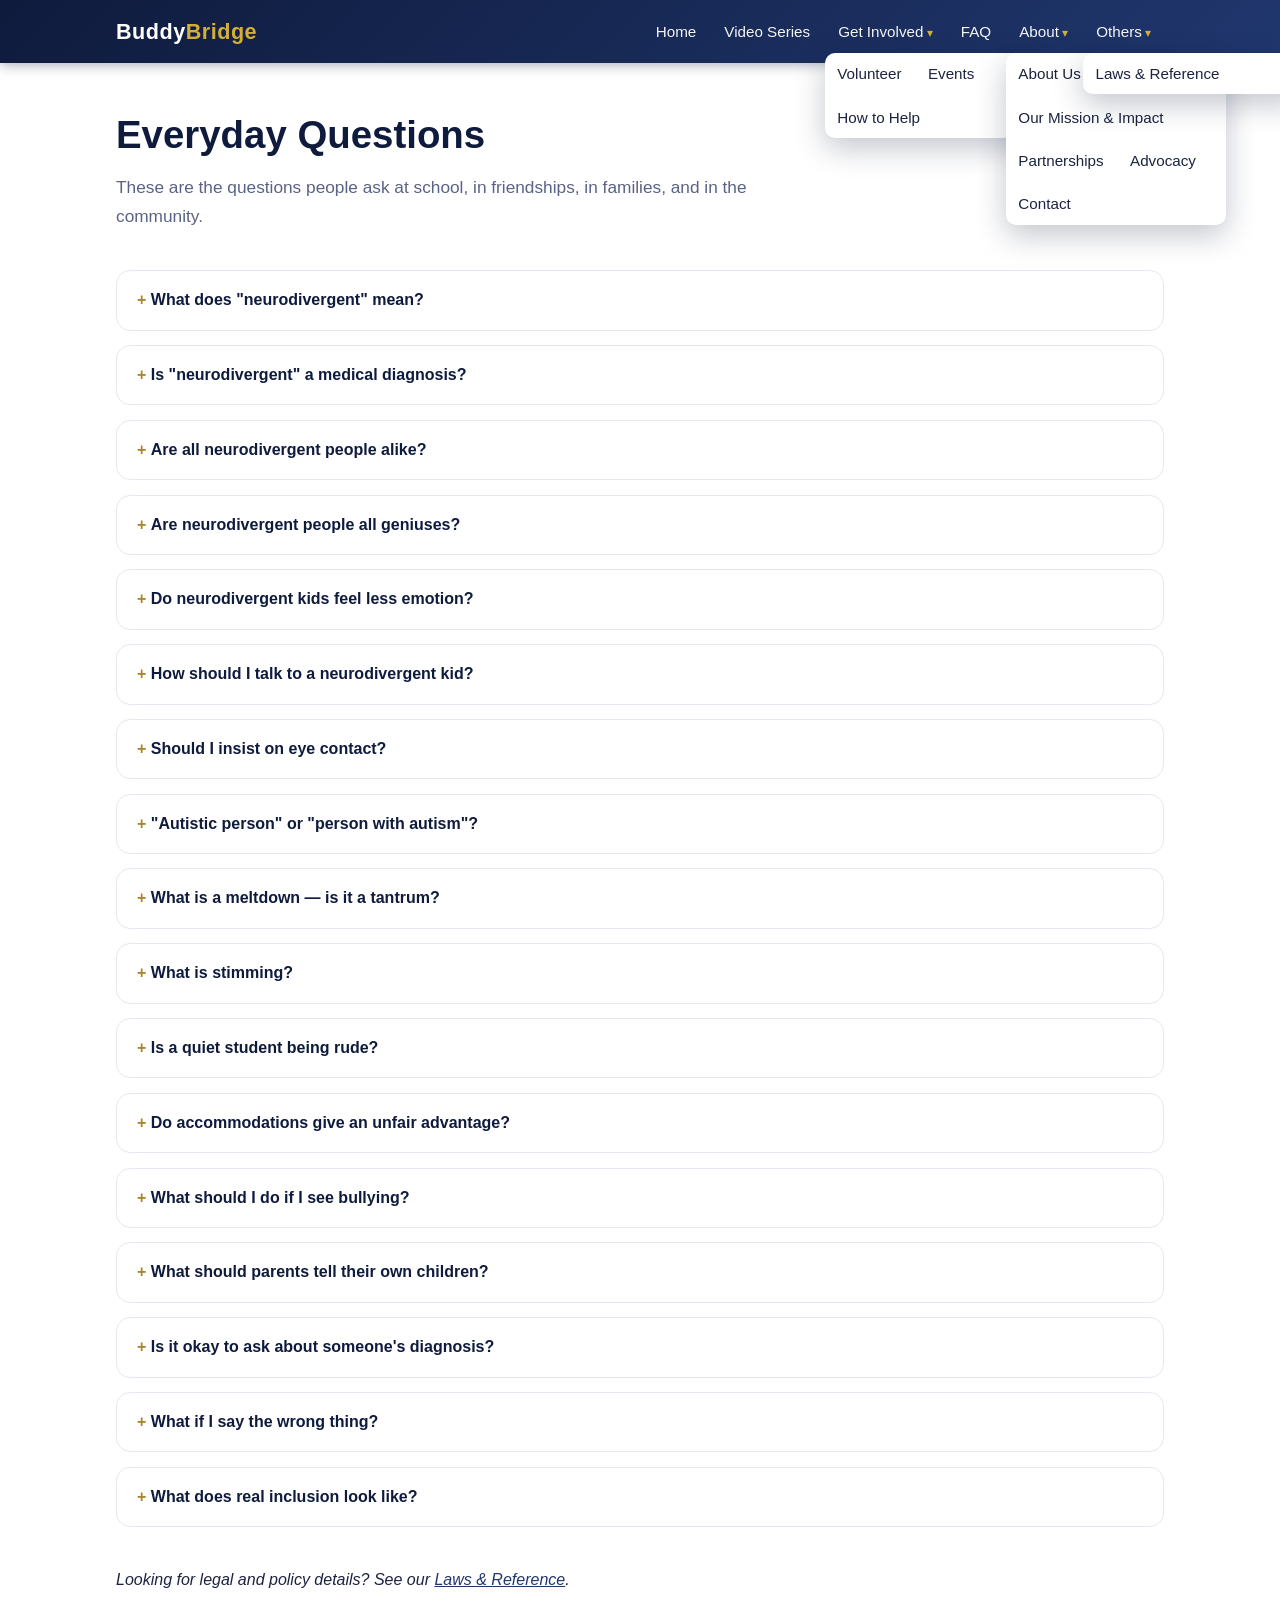
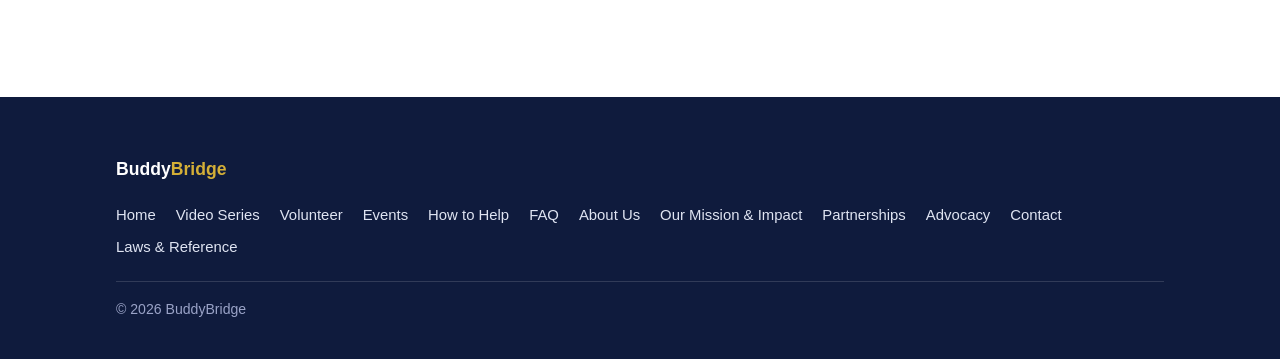
==== faq.html @ 8080c4b0 "Add files via upload" ====
<!DOCTYPE html>
<html lang="en">
<head>
<meta charset="UTF-8">
<meta name="viewport" content="width=device-width, initial-scale=1.0">
<title>FAQ — BuddyBridge</title>
<meta name="description" content="Everyday questions about neurodivergent peers — asked at school, in friendships, in families, and in the community.">
<link rel="stylesheet" href="styles.css">
</head>
<body>

<header class="site-header">
  <div class="header-inner">
    <a class="brand" href="index.html">Buddy<span>Bridge</span></a>
    <nav class="main-nav" aria-label="Main navigation">
      <ul>
        <li><a href="index.html">Home</a></li>
        <li><a href="video-series.html">Video Series</a></li>
        <li class="has-dropdown">
          <a href="#" aria-haspopup="true" aria-expanded="false">Get Involved</a>
          <ul class="dropdown" aria-label="Get Involved submenu">
            <li><a href="get-involved/volunteer.html">Volunteer</a></li>
            <li><a href="get-involved/events.html">Events</a></li>
            <li><a href="get-involved/how-to-help.html">How to Help</a></li>
          </ul>
        </li>
        <li><a href="faq.html">FAQ</a></li>
        <li class="has-dropdown">
          <a href="#" aria-haspopup="true" aria-expanded="false">About</a>
          <ul class="dropdown" aria-label="About submenu">
            <li><a href="about/about-us.html">About Us</a></li>
            <li><a href="about/mission-impact.html">Our Mission &amp; Impact</a></li>
            <li><a href="about/partnerships.html">Partnerships</a></li>
            <li><a href="about/advocacy.html">Advocacy</a></li>
            <li><a href="about/contact.html">Contact</a></li>
          </ul>
        </li>
        <li class="has-dropdown">
          <a href="#" aria-haspopup="true" aria-expanded="false">Others</a>
          <ul class="dropdown" aria-label="Others submenu">
            <li><a href="others/laws-reference.html">Laws &amp; Reference</a></li>
          </ul>
        </li>
      </ul>
    </nav>
  </div>
</header>

<main>
  <div class="wrap">
    <h1 class="page-title">Everyday Questions</h1>
    <p class="page-sub">These are the questions people ask at school, in friendships, in families, and in the community.</p>

    <section class="section" aria-label="Frequently asked questions">
      <details class="faq-item">
        <summary>What does "neurodivergent" mean?</summary>
        <div class="answer"><p>A broad term for a brain that works differently from what society considers typical — differences in attention, learning, communication, sensory processing, movement, or emotional regulation. Not a judgment about intelligence, kindness, or potential.</p></div>
      </details>
      <details class="faq-item">
        <summary>Is "neurodivergent" a medical diagnosis?</summary>
        <div class="answer"><p>No, it is an umbrella term, not a diagnosis. Never use it to diagnose a classmate from their behavior.</p></div>
      </details>
      <details class="faq-item">
        <summary>Are all neurodivergent people alike?</summary>
        <div class="answer"><p>No. Two people with the same diagnosis can have different strengths, needs, and communication styles. Get to know the person, not the label.</p></div>
      </details>
      <details class="faq-item">
        <summary>Are neurodivergent people all geniuses?</summary>
        <div class="answer"><p>No. The "hidden genius" stereotype still measures a person's worth by exceptional performance. Everyone deserves respect without proving a special talent.</p></div>
      </details>
      <details class="faq-item">
        <summary>Do neurodivergent kids feel less emotion?</summary>
        <div class="answer"><p>No. A person may feel emotions deeply but express them differently or need more time. Different eye contact or tone does not mean they don't care.</p></div>
      </details>
      <details class="faq-item">
        <summary>How should I talk to a neurodivergent kid?</summary>
        <div class="answer"><p>With the same respect as any peer. Be clear, don't talk down, give processing time. Try: "Would you like me to explain that another way?"</p></div>
      </details>
      <details class="faq-item">
        <summary>Should I insist on eye contact?</summary>
        <div class="answer"><p>No. Some people listen better while looking away or moving. Listen for meaning, not body language.</p></div>
      </details>
      <details class="faq-item">
        <summary>"Autistic person" or "person with autism"?</summary>
        <div class="answer"><p>Preferences vary — follow the person's own preference when known. When unknown, listen to how they describe themselves or ask respectfully.</p></div>
      </details>
      <details class="faq-item">
        <summary>What is a meltdown — is it a tantrum?</summary>
        <div class="answer"><p>A meltdown is an intense response to overwhelm, not a performance. Reduce demands and stimulation, use fewer words, protect safety, allow recovery time.</p></div>
      </details>
      <details class="faq-item">
        <summary>What is stimming?</summary>
        <div class="answer"><p>Repetitive movement or sound (rocking, humming, fidgeting) that helps a person regulate or focus. Don't stop harmless stimming because it looks different.</p></div>
      </details>
      <details class="faq-item">
        <summary>Is a quiet student being rude?</summary>
        <div class="answer"><p>Not necessarily. Quiet can be thoughtful. Offer choices: speaking later, writing, pointing, or participating beside the group.</p></div>
      </details>
      <details class="faq-item">
        <summary>Do accommodations give an unfair advantage?</summary>
        <div class="answer"><p>No — they remove barriers. Extra time or a quieter space changes the route, not the goal.</p></div>
      </details>
      <details class="faq-item">
        <summary>What should I do if I see bullying?</summary>
        <div class="answer"><p>Don't laugh, forward, or pile on. If safe, say "That's not funny." Check in with the targeted person, save evidence if online, and tell a trusted adult.</p></div>
      </details>
      <details class="faq-item">
        <summary>What should parents tell their own children?</summary>
        <div class="answer"><p>Keep it simple: "People's brains work in different ways. You don't need to diagnose or fix them. Ask, wait, include, and respect no." Give them a phrase: "Want to join us? No pressure."</p></div>
      </details>
      <details class="faq-item">
        <summary>Is it okay to ask about someone's diagnosis?</summary>
        <div class="answer"><p>A diagnosis is personal. Ask what's relevant instead: "How do you like to communicate?" or "Would a quieter place help?"</p></div>
      </details>
      <details class="faq-item">
        <summary>What if I say the wrong thing?</summary>
        <div class="answer"><p>Listen, correct yourself, and change next time: "I interrupted you. I'm sorry. I'll wait next time."</p></div>
      </details>
      <details class="faq-item">
        <summary>What does real inclusion look like?</summary>
        <div class="answer"><p>Being invited, remembered, and able to participate without hiding who you are. Belonging grows through repeated ordinary actions.</p></div>
      </details>
    </section>

    <p><em>Looking for legal and policy details? See our <a href="others/laws-reference.html">Laws &amp; Reference</a>.</em></p>
  </div>
</main>

<footer class="site-footer">
  <div class="footer-inner">
    <p class="footer-brand">Buddy<span>Bridge</span></p>
    <ul class="footer-nav" aria-label="Footer navigation">
      <li><a href="index.html">Home</a></li>
      <li><a href="video-series.html">Video Series</a></li>
      <li><a href="get-involved/volunteer.html">Volunteer</a></li>
      <li><a href="get-involved/events.html">Events</a></li>
      <li><a href="get-involved/how-to-help.html">How to Help</a></li>
      <li><a href="faq.html">FAQ</a></li>
      <li><a href="about/about-us.html">About Us</a></li>
      <li><a href="about/mission-impact.html">Our Mission &amp; Impact</a></li>
      <li><a href="about/partnerships.html">Partnerships</a></li>
      <li><a href="about/advocacy.html">Advocacy</a></li>
      <li><a href="about/contact.html">Contact</a></li>
      <li><a href="others/laws-reference.html">Laws &amp; Reference</a></li>
    </ul>
    <p class="copyright">© 2026 BuddyBridge</p>
  </div>
</footer>

</body>
</html>
---- styles.css ----
/* BuddyBridge — navy/gold brand styles. Mobile-first, responsive. */

:root {
  --navy-1: #0F1B3D;
  --navy-2: #20376E;
  --gold: #D4AF37;
  --gold-dark: #A8862A;
  --offwhite: #F5F5F5;
  --ink: #1c2340;
  --muted: #5a6385;
  --card: #ffffff;
  --radius: 14px;
  --maxw: 1080px;
}

* { box-sizing: border-box; }

html { scroll-behavior: smooth; }

body {
  margin: 0;
  font-family: -apple-system, BlinkMacSystemFont, "Segoe UI", Roboto,
    "Helvetica Neue", Arial, sans-serif;
  line-height: 1.65;
  color: var(--ink);
  background: #ffffff;
}

img { max-width: 100%; height: auto; display: block; }

a { color: var(--navy-2); }
a:hover { color: var(--gold-dark); }

/* ---------- Header / nav ---------- */
.site-header {
  position: sticky;
  top: 0;
  z-index: 100;
  background: linear-gradient(135deg, var(--navy-1), var(--navy-2));
  box-shadow: 0 2px 12px rgba(15, 27, 61, 0.35);
}

.header-inner {
  max-width: var(--maxw);
  margin: 0 auto;
  padding: 0.65rem 1rem;
  display: flex;
  align-items: center;
  justify-content: space-between;
  gap: 1rem;
  flex-wrap: wrap;
}

.brand {
  color: #fff;
  font-weight: 800;
  font-size: 1.35rem;
  letter-spacing: 0.5px;
  text-decoration: none;
  white-space: nowrap;
}
.brand span { color: var(--gold); }

.main-nav ul {
  list-style: none;
  margin: 0;
  padding: 0;
  display: flex;
  flex-wrap: wrap;
  gap: 0.15rem;
}

.main-nav > ul > li { position: relative; }

.main-nav a {
  display: block;
  color: var(--offwhite);
  text-decoration: none;
  padding: 0.55rem 0.8rem;
  border-radius: 8px;
  font-size: 0.95rem;
}
.main-nav > ul > li > a:hover,
.main-nav > ul > li:focus-within > a {
  background: rgba(255, 255, 255, 0.12);
  color: #fff;
}

.has-dropdown > a::after {
  content: " ▾";
  font-size: 0.8em;
  color: var(--gold);
}

.dropdown {
  display: none;
  position: absolute;
  top: 100%;
  left: 0;
  min-width: 220px;
  background: #fff;
  border-radius: 10px;
  box-shadow: 0 10px 30px rgba(15, 27, 61, 0.25);
  padding: 0.4rem;
  z-index: 200;
}
.has-dropdown:hover > .dropdown,
.has-dropdown:focus-within > .dropdown { display: block; }

.dropdown a { color: var(--ink); padding: 0.5rem 0.75rem; }
.dropdown a:hover { background: var(--offwhite); color: var(--navy-2); }

/* ---------- Hero ---------- */
.hero {
  background: linear-gradient(135deg, var(--navy-1), var(--navy-2));
  color: var(--offwhite);
  padding: 4rem 1rem 3.5rem;
  text-align: center;
}
.hero h1 {
  margin: 0 0 0.75rem;
  font-size: 2.4rem;
  line-height: 1.15;
}
.hero h1 .accent { color: var(--gold); }
.hero p.lead {
  max-width: 640px;
  margin: 0 auto;
  font-size: 1.12rem;
  color: #dfe4f2;
}

/* ---------- Layout ---------- */
.wrap {
  max-width: var(--maxw);
  margin: 0 auto;
  padding: 2.5rem 1rem;
}

.page-title {
  color: var(--navy-1);
  font-size: 2rem;
  margin: 0 0 0.4rem;
}
.page-sub {
  color: var(--muted);
  font-size: 1.08rem;
  margin: 0 0 2rem;
  max-width: 720px;
}

.section { margin: 2.5rem 0; }
.section > h2 {
  color: var(--navy-1);
  font-size: 1.5rem;
  margin: 0 0 1rem;
  padding-bottom: 0.4rem;
  border-bottom: 3px solid var(--gold);
  display: inline-block;
}

/* ---------- Cards ---------- */
.cards {
  display: grid;
  gap: 1.25rem;
  grid-template-columns: 1fr;
}
@media (min-width: 720px) {
  .cards { grid-template-columns: repeat(3, 1fr); }
  .cards.two { grid-template-columns: repeat(2, 1fr); }
}

.card {
  background: var(--card);
  border: 1px solid #e6e8f0;
  border-radius: var(--radius);
  padding: 1.5rem;
  box-shadow: 0 4px 16px rgba(15, 27, 61, 0.07);
}
.card h3 { margin: 0 0 0.5rem; color: var(--navy-1); font-size: 1.2rem; }
.card p { margin: 0 0 1rem; color: var(--muted); }

/* Episode rows */
.episode {
  display: flex;
  gap: 1.25rem;
  align-items: flex-start;
  background: var(--card);
  border: 1px solid #e6e8f0;
  border-radius: var(--radius);
  padding: 1.25rem 1.5rem;
  margin-bottom: 1rem;
  box-shadow: 0 4px 16px rgba(15, 27, 61, 0.06);
}
.episode-num {
  flex: 0 0 auto;
  width: 52px;
  height: 52px;
  border-radius: 50%;
  background: linear-gradient(135deg, var(--navy-1), var(--navy-2));
  color: var(--gold);
  font-weight: 800;
  font-size: 1.3rem;
  display: flex;
  align-items: center;
  justify-content: center;
}
.episode h3 { margin: 0 0 0.25rem; color: var(--navy-1); font-size: 1.12rem; }
.episode p { margin: 0; color: var(--muted); }
.episode .time { color: var(--gold-dark); font-weight: 700; }

/* ---------- Buttons ---------- */
.btn {
  display: inline-block;
  background: var(--gold);
  color: var(--navy-1);
  font-weight: 700;
  text-decoration: none;
  padding: 0.7rem 1.4rem;
  border-radius: 999px;
  border: none;
  cursor: pointer;
  font-size: 1rem;
}
.btn:hover { background: #e3bd45; color: var(--navy-1); }
.btn-outline {
  background: transparent;
  color: var(--offwhite);
  border: 2px solid var(--gold);
}
.btn-outline:hover { background: rgba(212, 175, 55, 0.15); color: #fff; }
.btn-navy {
  background: linear-gradient(135deg, var(--navy-1), var(--navy-2));
  color: #fff;
}
.btn-navy:hover { color: var(--gold); }

/* ---------- Banner ---------- */
.banner {
  background: linear-gradient(135deg, var(--navy-1), var(--navy-2));
  color: var(--offwhite);
  border-radius: var(--radius);
  padding: 2rem;
  text-align: center;
  margin: 2.5rem 0;
}
.banner h2 { margin: 0 0 0.5rem; color: #fff; }
.banner h2 .accent { color: var(--gold); }
.banner p { color: #dfe4f2; margin: 0 0 1.25rem; }

/* ---------- Stats ---------- */
.stats {
  display: grid;
  gap: 1rem;
  grid-template-columns: 1fr;
  margin: 1.5rem 0;
}
@media (min-width: 720px) { .stats { grid-template-columns: repeat(2, 1fr); } }
.stat {
  background: linear-gradient(135deg, var(--navy-1), var(--navy-2));
  color: var(--offwhite);
  border-radius: var(--radius);
  padding: 1.5rem;
}
.stat strong {
  display: block;
  font-size: 1.6rem;
  color: var(--gold);
  margin-bottom: 0.35rem;
}
.stat span { font-size: 0.98rem; color: #dfe4f2; }

/* ---------- Quote / pull-quote ---------- */
.pullquote {
  border-left: 5px solid var(--gold);
  background: var(--offwhite);
  border-radius: 0 var(--radius) var(--radius) 0;
  padding: 1.25rem 1.5rem;
  margin: 2rem 0;
  font-style: italic;
  color: var(--ink);
}
.pullquote cite {
  display: block;
  margin-top: 0.6rem;
  font-style: normal;
  font-weight: 700;
  color: var(--navy-2);
}

/* ---------- FAQ ---------- */
.faq-item {
  border: 1px solid #e6e8f0;
  border-radius: var(--radius);
  margin-bottom: 0.9rem;
  overflow: hidden;
  background: #fff;
}
.faq-item summary {
  cursor: pointer;
  padding: 1rem 1.25rem;
  font-weight: 700;
  color: var(--navy-1);
  list-style: none;
}
.faq-item summary::-webkit-details-marker { display: none; }
.faq-item summary::before {
  content: "+ ";
  color: var(--gold-dark);
  font-weight: 800;
}
.faq-item[open] summary::before { content: "– "; }
.faq-item .answer { padding: 0 1.25rem 1.25rem; color: var(--muted); }
.faq-item .answer p { margin: 0; }

/* ---------- Media / figures ---------- */
.figure {
  margin: 2rem auto;
  max-width: 420px;
  text-align: center;
}
.figure img {
  border-radius: var(--radius);
  box-shadow: 0 8px 24px rgba(15, 27, 61, 0.18);
  margin: 0 auto;
}
.figure figcaption {
  margin-top: 0.6rem;
  font-size: 0.9rem;
  color: var(--muted);
}
.logo-img { max-width: 280px; }

/* ---------- Form embed ---------- */
.form-embed {
  border: 1px solid #e6e8f0;
  border-radius: var(--radius);
  overflow: hidden;
  margin: 1.5rem 0;
  background: #fff;
}
.form-embed iframe {
  width: 100%;
  height: 900px;
  border: 0;
  display: block;
}

/* ---------- Footer ---------- */
.site-footer {
  background: var(--navy-1);
  color: #c9d1e8;
  margin-top: 3rem;
}
.footer-inner {
  max-width: var(--maxw);
  margin: 0 auto;
  padding: 2.5rem 1rem 1.5rem;
}
.footer-nav {
  display: flex;
  flex-wrap: wrap;
  gap: 0.4rem 1.25rem;
  list-style: none;
  margin: 0 0 1.25rem;
  padding: 0;
}
.footer-nav a { color: #dfe4f2; text-decoration: none; font-size: 0.93rem; }
.footer-nav a:hover { color: var(--gold); }
.footer-brand { color: #fff; font-weight: 800; font-size: 1.1rem; }
.footer-brand span { color: var(--gold); }
.copyright {
  border-top: 1px solid rgba(255, 255, 255, 0.14);
  padding-top: 1rem;
  font-size: 0.88rem;
  color: #9aa3c7;
}

/* ---------- Utilities ---------- */
.tagline-row {
  display: grid;
  gap: 1rem;
  grid-template-columns: 1fr;
  margin: 2.5rem 0 0;
}
@media (min-width: 720px) { .tagline-row { grid-template-columns: repeat(3, 1fr); } }
.tagline {
  text-align: center;
  font-weight: 700;
  color: var(--navy-2);
  background: var(--offwhite);
  border-radius: var(--radius);
  padding: 1.25rem 1rem;
}

ul.tight li, ol.tight li { margin-bottom: 0.55rem; }

@media (min-width: 720px) {
  .hero h1 { font-size: 3rem; }
  .page-title { font-size: 2.4rem; }
}
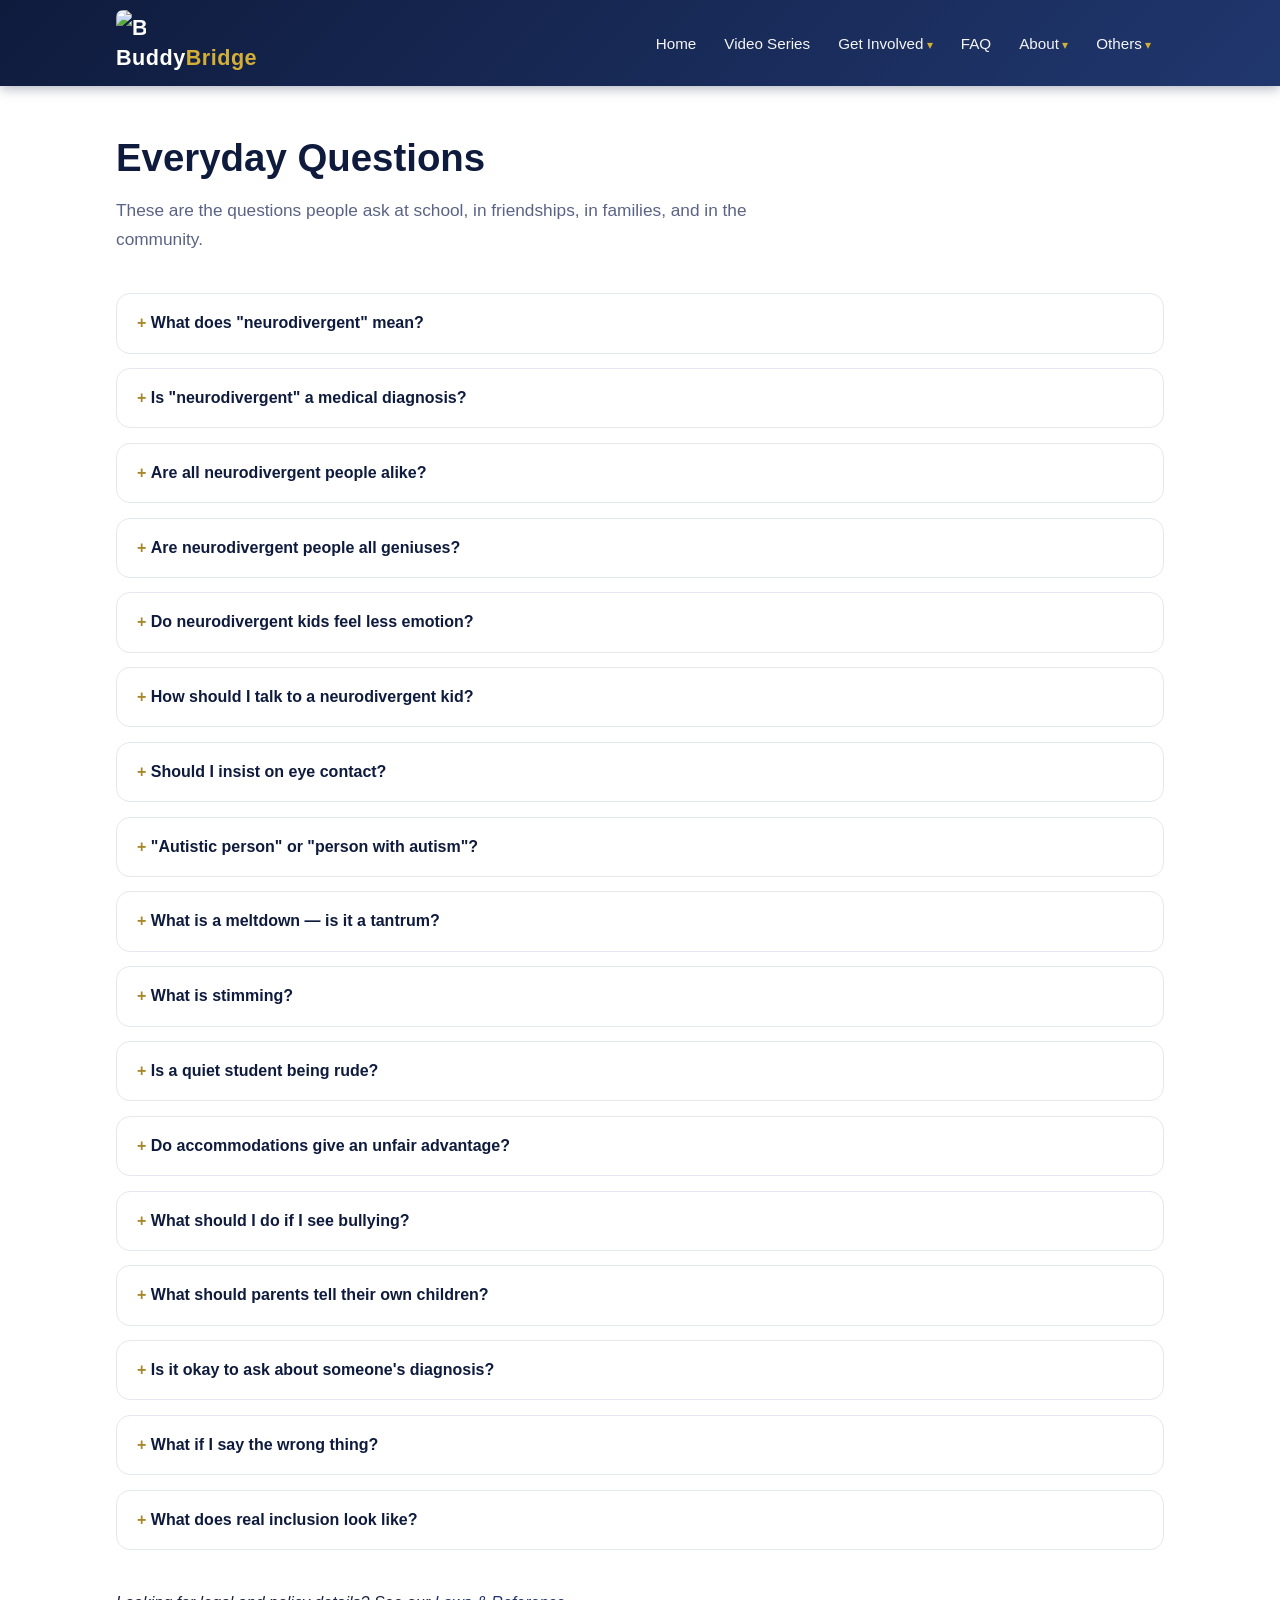
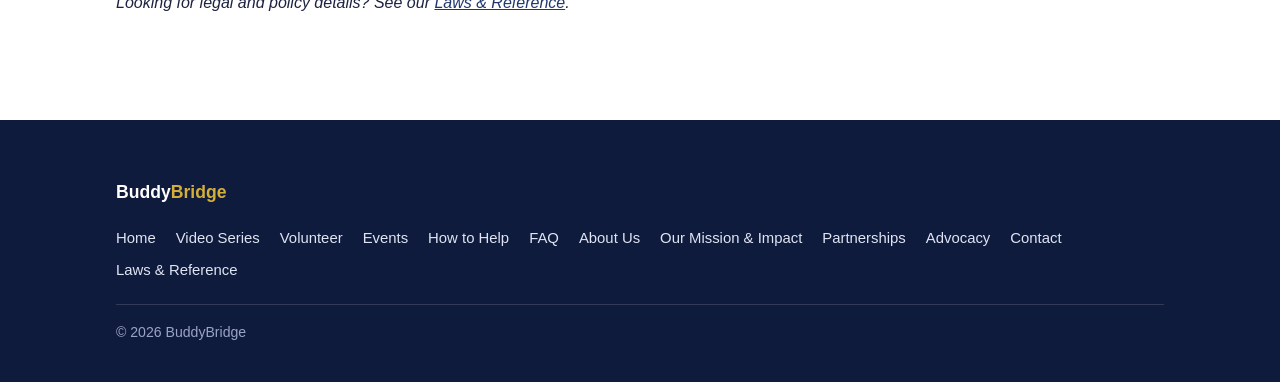
==== commit c0ea6afd: "Add BuddyBridge logo + Oct 23 banner refresh" ====
--- a/faq.html
+++ b/faq.html
@@ -6,12 +6,13 @@
 <title>FAQ — BuddyBridge</title>
 <meta name="description" content="Everyday questions about neurodivergent peers — asked at school, in friendships, in families, and in the community.">
 <link rel="stylesheet" href="styles.css">
+<link rel="icon" type="image/png" href="assets/buddybridge-logo.png">
 </head>
 <body>
 
 <header class="site-header">
   <div class="header-inner">
-    <a class="brand" href="index.html">Buddy<span>Bridge</span></a>
+    <a class="brand" href="index.html"><img class="brand-logo" src="assets/buddybridge-logo.png" alt="BuddyBridge logo">Buddy<span>Bridge</span></a>
     <nav class="main-nav" aria-label="Main navigation">
       <ul>
         <li><a href="index.html">Home</a></li>
--- a/styles.css
+++ b/styles.css
@@ -60,6 +60,7 @@
   white-space: nowrap;
 }
 .brand span { color: var(--gold); }
+.brand-logo { height: 30px; width: 30px; vertical-align: -8px; margin-right: 8px; border-radius: 7px; }
 
 .main-nav ul {
   list-style: none;
@@ -92,7 +93,7 @@
   color: var(--gold);
 }
 
-.dropdown {
+.main-nav .dropdown {
   display: none;
   position: absolute;
   top: 100%;
